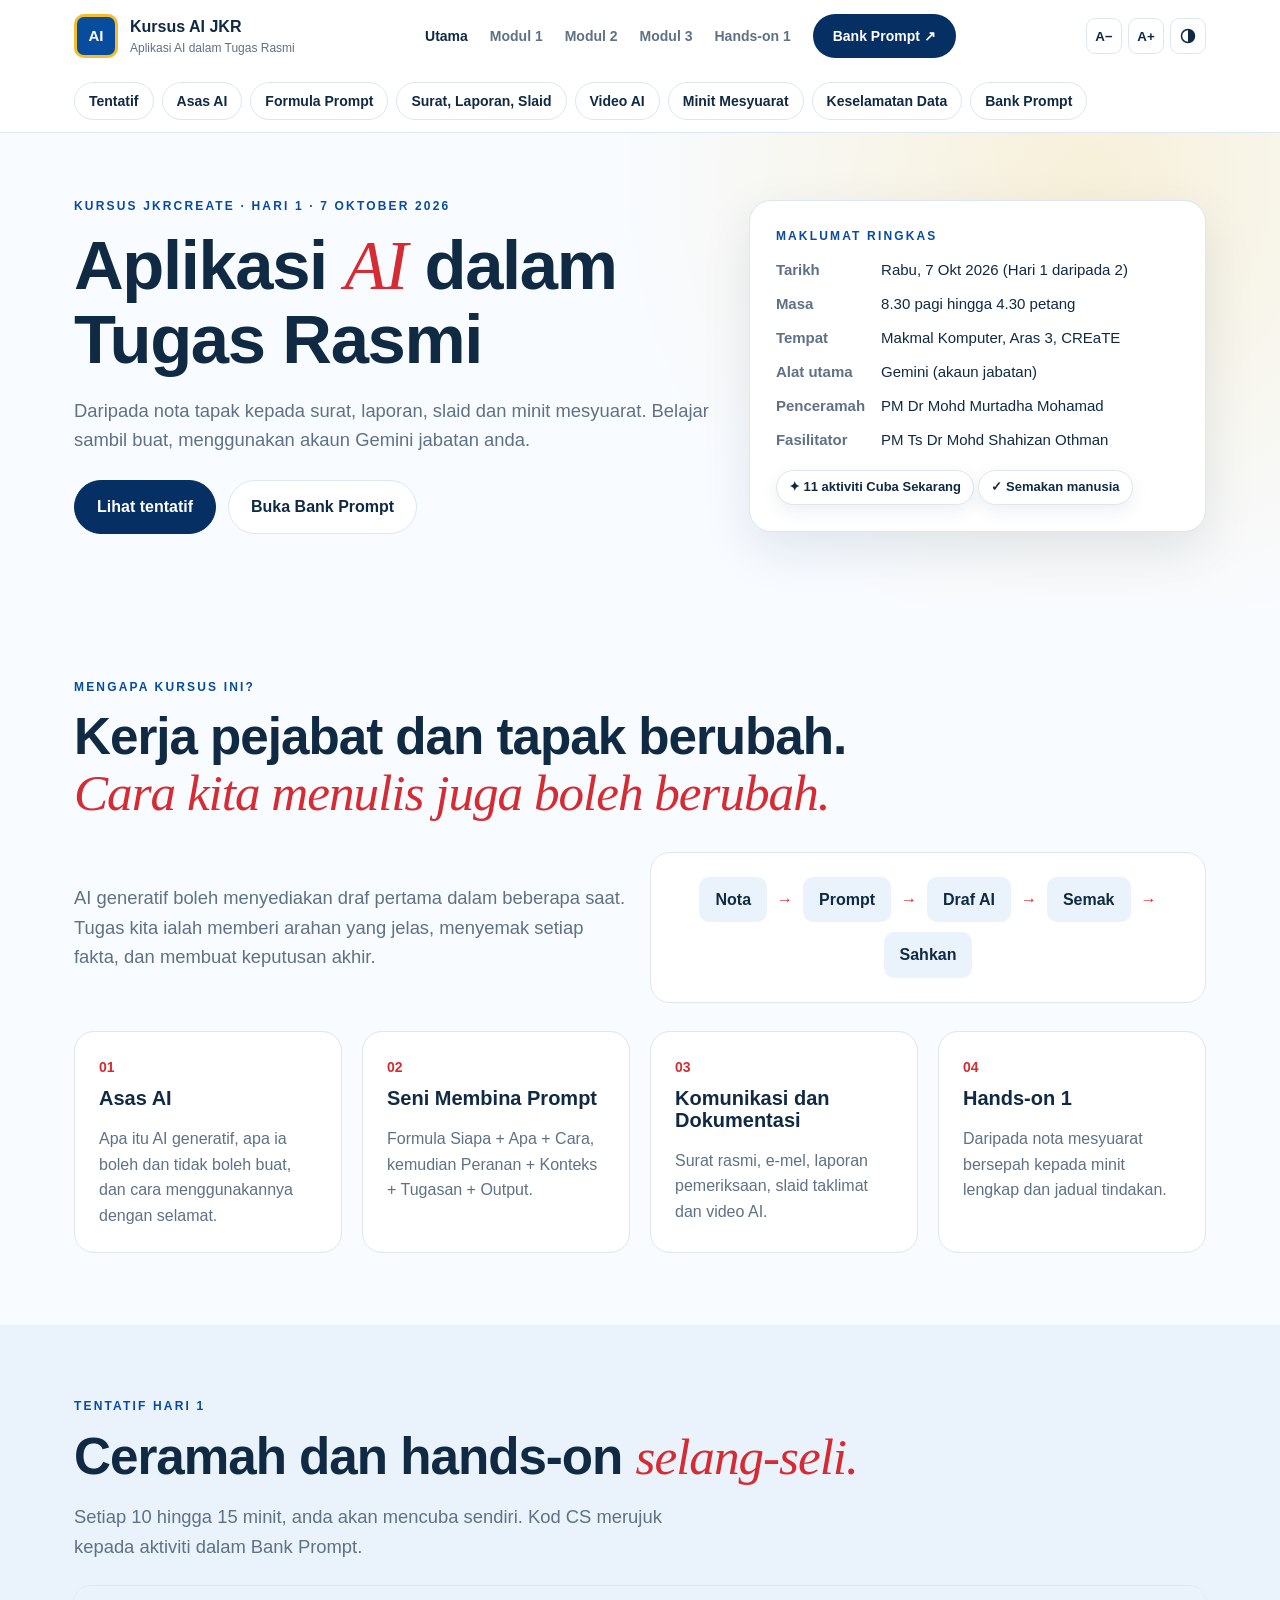
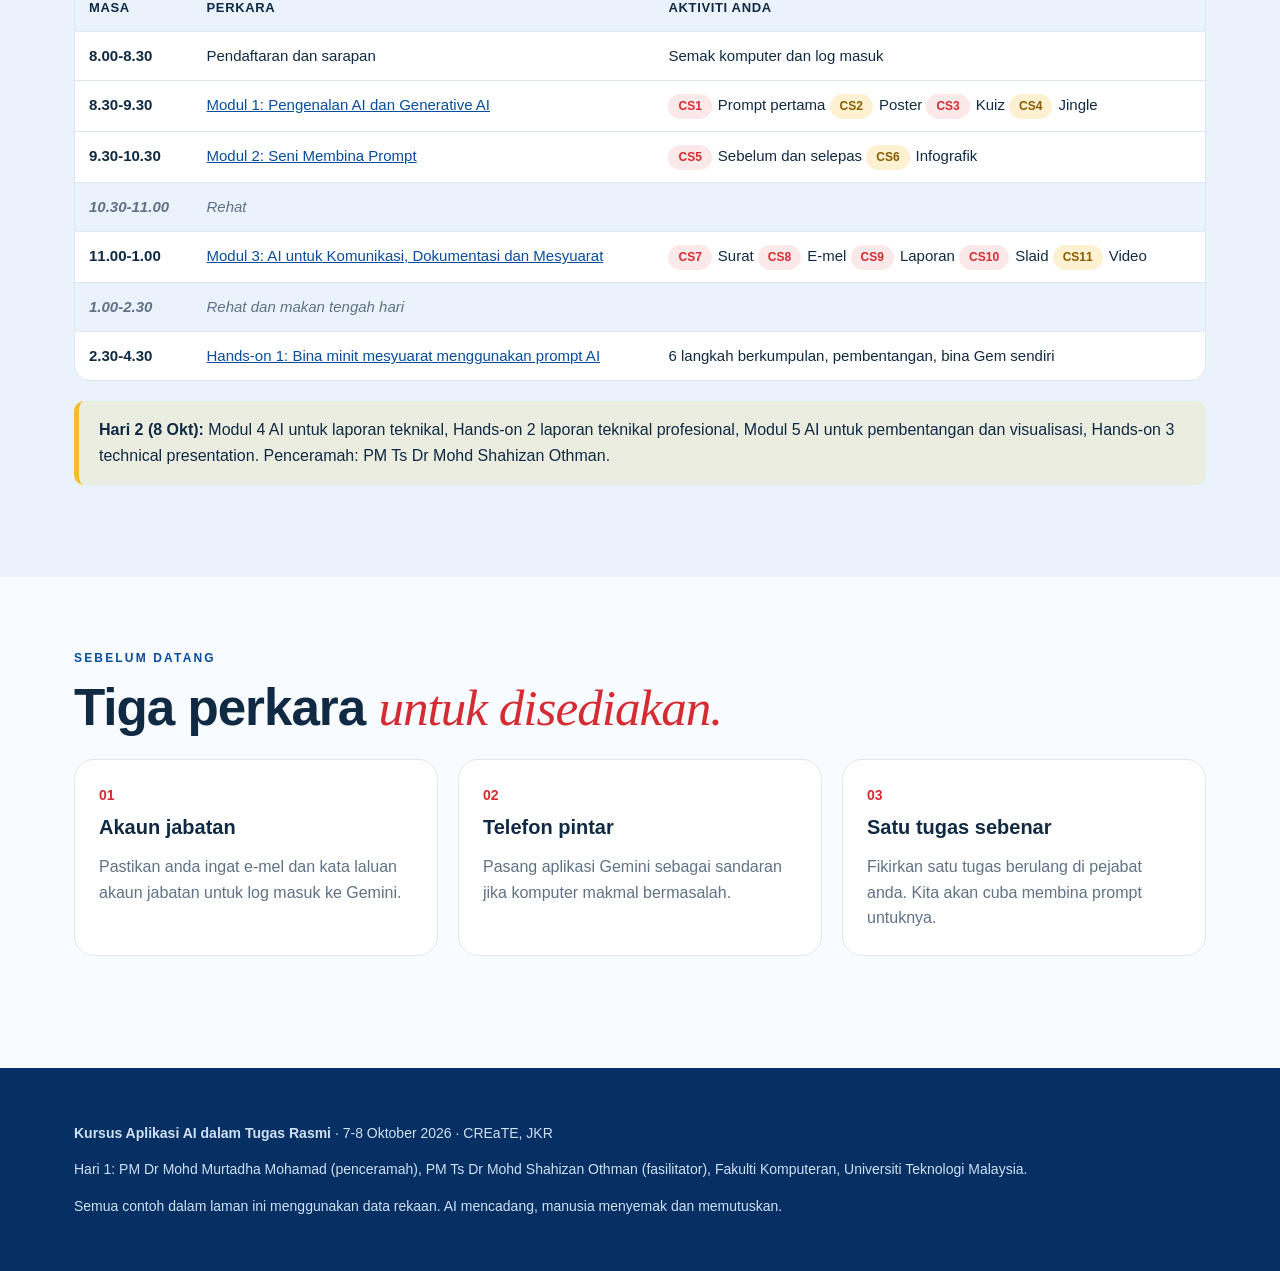
==== index.html @ 8b167ed6 "Hub web Hari 1: Kursus Aplikasi AI dalam Tugas Rasmi" ====
<!doctype html>
<html lang="ms">
<head>
<meta charset="utf-8">
<meta name="viewport" content="width=device-width, initial-scale=1">
<title>Aplikasi AI dalam Tugas Rasmi | Kursus AI JKR</title>
<meta name="description" content="Hub Hari 1 Kursus Aplikasi AI dalam Tugas Rasmi, 7 Oktober 2026: Asas AI, seni membina prompt, AI untuk surat, laporan, slaid, video dan minit mesyuarat.">
<link rel="stylesheet" href="assets/style.css">
</head>
<body data-page="utama">

<section class="hero">
  <div class="wrap hero-grid">
    <div>
      <p class="eyebrow">Kursus JKRCreate &middot; Hari 1 &middot; 7 Oktober 2026</p>
      <h1>Aplikasi <span class="accent">AI</span> dalam Tugas Rasmi</h1>
      <p class="lead">Daripada nota tapak kepada surat, laporan, slaid dan minit mesyuarat. Belajar sambil buat, menggunakan akaun Gemini jabatan anda.</p>
      <div class="btns">
        <a class="btn primary" href="#tentatif">Lihat tentatif</a>
        <a class="btn" href="prompt.html">Buka Bank Prompt</a>
      </div>
    </div>
    <div class="hero-card">
      <p class="eyebrow">Maklumat ringkas</p>
      <dl>
        <dt>Tarikh</dt><dd>Rabu, 7 Okt 2026 (Hari 1 daripada 2)</dd>
        <dt>Masa</dt><dd>8.30 pagi hingga 4.30 petang</dd>
        <dt>Tempat</dt><dd>Makmal Komputer, Aras 3, CREaTE</dd>
        <dt>Alat utama</dt><dd>Gemini (akaun jabatan)</dd>
        <dt>Penceramah</dt><dd>PM Dr Mohd Murtadha Mohamad</dd>
        <dt>Fasilitator</dt><dd>PM Ts Dr Mohd Shahizan Othman</dd>
      </dl>
      <p style="margin:18px 0 0"><span class="chip">&#10022; 11 aktiviti Cuba Sekarang</span> <span class="chip">&#10003; Semakan manusia</span></p>
    </div>
  </div>
</section>

<section>
  <div class="wrap">
    <p class="eyebrow">Mengapa kursus ini?</p>
    <h2>Kerja pejabat dan tapak berubah.<br><span class="accent">Cara kita menulis juga boleh berubah.</span></h2>
    <div class="grid g2" style="margin-top:32px;align-items:center">
      <p class="lead">AI generatif boleh menyediakan draf pertama dalam beberapa saat. Tugas kita ialah memberi arahan yang jelas, menyemak setiap fakta, dan membuat keputusan akhir.</p>
      <div class="card"><div class="flow"><span>Nota</span><i>&rarr;</i><span>Prompt</span><i>&rarr;</i><span>Draf AI</span><i>&rarr;</i><span>Semak</span><i>&rarr;</i><span>Sahkan</span></div></div>
    </div>
    <div class="grid g4" style="margin-top:28px">
      <a class="card" href="modul-1.html"><span class="num">01</span><h3>Asas AI</h3><p>Apa itu AI generatif, apa ia boleh dan tidak boleh buat, dan cara menggunakannya dengan selamat.</p></a>
      <a class="card" href="modul-2.html"><span class="num">02</span><h3>Seni Membina Prompt</h3><p>Formula Siapa + Apa + Cara, kemudian Peranan + Konteks + Tugasan + Output.</p></a>
      <a class="card" href="modul-3.html"><span class="num">03</span><h3>Komunikasi dan Dokumentasi</h3><p>Surat rasmi, e-mel, laporan pemeriksaan, slaid taklimat dan video AI.</p></a>
      <a class="card" href="hands-on.html"><span class="num">04</span><h3>Hands-on 1</h3><p>Daripada nota mesyuarat bersepah kepada minit lengkap dan jadual tindakan.</p></a>
    </div>
  </div>
</section>

<section class="alt" id="tentatif">
  <div class="wrap">
    <p class="eyebrow">Tentatif Hari 1</p>
    <h2>Ceramah dan hands-on <span class="accent">selang-seli.</span></h2>
    <p class="lead">Setiap 10 hingga 15 minit, anda akan mencuba sendiri. Kod CS merujuk kepada aktiviti dalam Bank Prompt.</p>
    <div class="table-wrap" style="margin-top:24px">
      <table>
        <thead><tr><th>Masa</th><th>Perkara</th><th>Aktiviti anda</th></tr></thead>
        <tbody>
          <tr><td class="t">8.00-8.30</td><td>Pendaftaran dan sarapan</td><td>Semak komputer dan log masuk</td></tr>
          <tr><td class="t">8.30-9.30</td><td><a href="modul-1.html">Modul 1: Pengenalan AI dan Generative AI</a></td><td><span class="tag cs">CS1</span>Prompt pertama <span class="tag kreatif">CS2</span>Poster <span class="tag cs">CS3</span>Kuiz <span class="tag kreatif">CS4</span>Jingle</td></tr>
          <tr><td class="t">9.30-10.30</td><td><a href="modul-2.html">Modul 2: Seni Membina Prompt</a></td><td><span class="tag cs">CS5</span>Sebelum dan selepas <span class="tag kreatif">CS6</span>Infografik</td></tr>
          <tr class="break"><td class="t">10.30-11.00</td><td colspan="2">Rehat</td></tr>
          <tr><td class="t">11.00-1.00</td><td><a href="modul-3.html">Modul 3: AI untuk Komunikasi, Dokumentasi dan Mesyuarat</a></td><td><span class="tag cs">CS7</span>Surat <span class="tag cs">CS8</span>E-mel <span class="tag cs">CS9</span>Laporan <span class="tag cs">CS10</span>Slaid <span class="tag kreatif">CS11</span>Video</td></tr>
          <tr class="break"><td class="t">1.00-2.30</td><td colspan="2">Rehat dan makan tengah hari</td></tr>
          <tr><td class="t">2.30-4.30</td><td><a href="hands-on.html">Hands-on 1: Bina minit mesyuarat menggunakan prompt AI</a></td><td>6 langkah berkumpulan, pembentangan, bina Gem sendiri</td></tr>
        </tbody>
      </table>
    </div>
    <div class="callout"><b>Hari 2 (8 Okt):</b> Modul 4 AI untuk laporan teknikal, Hands-on 2 laporan teknikal profesional, Modul 5 AI untuk pembentangan dan visualisasi, Hands-on 3 technical presentation. Penceramah: PM Ts Dr Mohd Shahizan Othman.</div>
  </div>
</section>

<section>
  <div class="wrap">
    <p class="eyebrow">Sebelum datang</p>
    <h2>Tiga perkara <span class="accent">untuk disediakan.</span></h2>
    <div class="grid g3" style="margin-top:24px">
      <div class="card"><span class="num">01</span><h3>Akaun jabatan</h3><p>Pastikan anda ingat e-mel dan kata laluan akaun jabatan untuk log masuk ke Gemini.</p></div>
      <div class="card"><span class="num">02</span><h3>Telefon pintar</h3><p>Pasang aplikasi Gemini sebagai sandaran jika komputer makmal bermasalah.</p></div>
      <div class="card"><span class="num">03</span><h3>Satu tugas sebenar</h3><p>Fikirkan satu tugas berulang di pejabat anda. Kita akan cuba membina prompt untuknya.</p></div>
    </div>
  </div>
</section>

<script src="assets/app.js"></script>
</body>
</html>
---- assets/style.css ----
/* Kursus Aplikasi AI dalam Tugas Rasmi, Hari 1. Gaya selari hub JANM / AI untuk Semua. */
:root{
  --blue:#084c9e; --navy:#062f63; --red:#d52b32; --gold:#f3bd2d;
  --paper:#f8fbff; --card:#ffffff; --ink:#102a43; --muted:#5f7185; --line:#dce7f1;
  --tint:#eaf3fc; --code:#0b2545; --codeink:#e8f1fb;
  --font-scale:1; --scroll:0%;
}
html[data-theme="dark"]{
  --paper:#0b1a2e; --card:#10243d; --ink:#e6eef7; --muted:#9fb3c8; --line:#22405f;
  --tint:#15304f; --blue:#6aa7ec; --navy:#cfe2f7; --code:#06111f; --codeink:#dce9f7;
}
*{box-sizing:border-box}
html{font-size:calc(16px * var(--font-scale));scroll-behavior:smooth}
body{margin:0;font-family:Arial,Helvetica,sans-serif;color:var(--ink);background:var(--paper);line-height:1.6}
a{color:var(--blue)}
img{max-width:100%}
.wrap{max-width:1180px;margin:0 auto;padding:0 24px}

/* progress bar */
.progress{position:fixed;top:0;left:0;height:4px;width:var(--scroll);background:linear-gradient(90deg,var(--red),var(--gold));z-index:60}

/* header */
header.site{position:sticky;top:0;z-index:50;background:color-mix(in srgb,var(--card) 94%,transparent);backdrop-filter:blur(8px);border-bottom:1px solid var(--line)}
.bar{display:flex;align-items:center;justify-content:space-between;gap:16px;min-height:72px}
.brand{display:flex;align-items:center;gap:12px;text-decoration:none;color:var(--ink)}
.logo{width:44px;height:44px;border-radius:10px;background:#084c9e;color:#fff;border:3px solid var(--gold);display:grid;place-items:center;font-weight:700;font-size:15px}
.brand b{display:block;font-size:16px}
.brand small{display:block;font-size:12px;color:var(--muted)}
nav.main{display:flex;align-items:center;gap:22px}
nav.main a{color:var(--muted);font-weight:700;font-size:14px;text-decoration:none}
nav.main a:hover,nav.main a[aria-current="page"]{color:var(--ink)}
.cta{background:var(--navy);color:#fff !important;padding:11px 20px;border-radius:999px}
html[data-theme="dark"] .cta{background:#084c9e}
.tools{display:flex;gap:6px}
.tools button svg{width:16px;height:16px;vertical-align:middle}
.tools button{width:36px;height:36px;border-radius:9px;border:1px solid var(--line);background:var(--card);color:var(--ink);font-weight:700;cursor:pointer}
.menu-btn{display:none}
.pills{display:flex;gap:8px;overflow-x:auto;padding-top:10px;padding-bottom:12px;scrollbar-width:none}
.pills a{flex:none;border:1px solid var(--line);background:var(--card);border-radius:999px;padding:7px 14px;font-weight:700;font-size:14px;color:var(--ink);text-decoration:none}
.pills a:hover{border-color:var(--blue)}

/* type */
.eyebrow{color:var(--blue);font-size:12px;font-weight:700;letter-spacing:.18em;text-transform:uppercase;margin:0 0 12px}
h1,h2,h3{line-height:1.08;letter-spacing:-.02em;margin:0 0 16px}
h1{font-size:clamp(2.4rem,6vw,4.3rem)}
h2{font-size:clamp(1.9rem,4.2vw,3.2rem)}
h3{font-size:1.25rem;letter-spacing:0}
.accent{font-family:Georgia,"Times New Roman",serif;font-style:italic;font-weight:500;color:var(--red)}
.lead{font-size:1.15rem;color:var(--muted);max-width:640px}
section{padding:72px 0}
section.alt{background:var(--tint)}

/* hero */
.hero{padding:64px 0 72px;background:radial-gradient(circle at 85% 10%,rgba(243,189,45,.18),transparent 40%),var(--paper)}
.hero-grid{display:grid;grid-template-columns:1.25fr .9fr;gap:40px;align-items:center}
.btns{display:flex;gap:12px;flex-wrap:wrap;margin-top:26px}
.btn{display:inline-block;padding:13px 22px;border-radius:999px;font-weight:700;text-decoration:none;border:1px solid var(--line);color:var(--ink);background:var(--card)}
.btn.primary{background:var(--navy);color:#fff;border-color:var(--navy)}
html[data-theme="dark"] .btn.primary{background:#084c9e;border-color:#084c9e}
.hero-card{background:var(--card);border:1px solid var(--line);border-radius:22px;padding:26px;box-shadow:0 18px 50px rgba(6,47,99,.10)}
.hero-card dl{margin:0;display:grid;grid-template-columns:auto 1fr;gap:10px 16px;font-size:15px}
.hero-card dt{color:var(--muted);font-weight:700}
.hero-card dd{margin:0}
.chip{display:inline-block;background:var(--card);border:1px solid var(--line);border-radius:999px;padding:6px 12px;font-size:13px;font-weight:700;box-shadow:0 6px 18px rgba(6,47,99,.08)}

/* cards */
.grid{display:grid;gap:20px}
.g2{grid-template-columns:repeat(2,1fr)}
.g3{grid-template-columns:repeat(3,1fr)}
.g4{grid-template-columns:repeat(4,1fr)}
.card{background:var(--card);border:1px solid var(--line);border-radius:20px;padding:24px}
.card p{margin:.4rem 0 0;color:var(--muted)}
.num{color:var(--red);font-weight:700;font-size:14px;margin-bottom:10px;display:block}
a.card{text-decoration:none;color:var(--ink);transition:transform .15s,box-shadow .15s}
a.card:hover{transform:translateY(-3px);box-shadow:0 14px 34px rgba(6,47,99,.12)}
.tag{display:inline-block;font-size:12px;font-weight:700;border-radius:999px;padding:3px 10px;background:var(--tint);color:var(--blue);margin-right:6px}
.tag.cs{background:rgba(213,43,50,.1);color:var(--red)}
.tag.kreatif{background:rgba(243,189,45,.22);color:#8a5b00}
html[data-theme="dark"] .tag.kreatif{color:var(--gold)}

.flow{display:flex;flex-wrap:wrap;gap:10px;align-items:center;justify-content:center}
.flow span{background:var(--tint);border-radius:10px;padding:10px 16px;font-weight:700}
.flow i{color:var(--red);font-style:normal}

.callout{border-left:5px solid var(--gold);background:rgba(243,189,45,.13);border-radius:10px;padding:16px 20px;margin:20px 0}
.callout.red{border-color:var(--red);background:rgba(213,43,50,.07)}

/* table */
.table-wrap{overflow-x:auto;border:1px solid var(--line);border-radius:16px;background:var(--card)}
table{border-collapse:collapse;width:100%;font-size:15px}
th,td{text-align:left;padding:12px 14px;border-bottom:1px solid var(--line);vertical-align:top}
th{background:var(--tint);font-size:13px;text-transform:uppercase;letter-spacing:.05em}
tr:last-child td{border-bottom:0}
td.t{white-space:nowrap;font-weight:700}
tr.break td{background:var(--tint);color:var(--muted);font-style:italic}

/* module content */
.mod-head{padding-top:56px;padding-bottom:24px}
.topic{display:grid;grid-template-columns:160px 1fr;gap:28px;padding:30px 0;border-top:1px solid var(--line)}
.topic>div,.grid>*{min-width:0}
.topic .when{font-weight:700;color:var(--muted);font-size:14px}
.topic .when b{display:block;color:var(--red);font-size:13px;letter-spacing:.12em;text-transform:uppercase}
.topic ul{padding-left:20px}
.topic li{margin:.3rem 0}

/* prompts */
.prompt{background:var(--card);border:1px solid var(--line);border-radius:18px;padding:20px;margin:18px 0}
.prompt-head{display:flex;justify-content:space-between;align-items:center;gap:12px;margin-bottom:12px;flex-wrap:wrap}
.prompt-head h3{margin:0;font-size:1.05rem}
.prompt pre{margin:0;background:var(--code);color:var(--codeink);border-radius:12px;padding:16px;white-space:pre-wrap;word-break:break-word;font:14px/1.6 ui-monospace,Menlo,Consolas,monospace}
.prompt .follow{margin:12px 0 0;color:var(--muted);font-size:14px}
.prompt .follow code{background:var(--tint);color:var(--ink);padding:2px 6px;border-radius:6px;font-size:13px}
.copy{border:0;background:var(--red);color:#fff;font-weight:700;border-radius:999px;padding:8px 16px;cursor:pointer;font-size:13px}
.copy.done{background:#1f7a4d}
.search{width:100%;padding:15px 18px;border-radius:14px;border:1px solid var(--line);background:var(--card);color:var(--ink);font-size:16px}
.filters{display:flex;gap:8px;flex-wrap:wrap;margin:14px 0 6px}
.filters button{border:1px solid var(--line);background:var(--card);color:var(--ink);border-radius:999px;padding:7px 14px;font-weight:700;cursor:pointer}
.filters button.on{background:#084c9e;color:#fff;border-color:#084c9e}
.empty{display:none;color:var(--muted);padding:20px 0}

.light{display:grid;grid-template-columns:repeat(3,1fr);gap:16px}
.light .card{border-top:6px solid}
.light .g{border-top-color:#1f9d55}.light .y{border-top-color:var(--gold)}.light .r{border-top-color:var(--red)}

.steps{counter-reset:s;list-style:none;padding:0;margin:0;display:grid;gap:14px}
.steps li{counter-increment:s;background:var(--card);border:1px solid var(--line);border-radius:16px;padding:18px 18px 18px 70px;position:relative}
.steps li::before{content:counter(s);position:absolute;left:18px;top:16px;width:36px;height:36px;border-radius:50%;background:var(--red);color:#fff;font-weight:700;display:grid;place-items:center}
.steps li b{display:block}

footer{background:var(--navy);color:#cfe0f3;padding:40px 0;margin-top:40px;font-size:14px}
html[data-theme="dark"] footer{background:#06111f}
footer a{color:#fff}
.totop{position:fixed;right:20px;bottom:20px;width:52px;height:52px;border-radius:50%;background:var(--red);color:#fff;border:0;font-size:22px;cursor:pointer;opacity:0;pointer-events:none;transition:opacity .2s;box-shadow:0 10px 24px rgba(213,43,50,.35)}
.totop.show{opacity:1;pointer-events:auto}

@media (max-width:900px){
  .hero-grid,.g2,.g3,.g4,.light{grid-template-columns:1fr}
  .topic{grid-template-columns:1fr;gap:8px}
  nav.main{display:none;position:absolute;top:72px;left:0;right:0;background:var(--card);flex-direction:column;align-items:flex-start;padding:16px 24px;border-bottom:1px solid var(--line)}
  nav.main.open{display:flex}
  .menu-btn{display:block}
  section{padding:52px 0}
  .wrap{padding:0 16px}
}
@media print{header.site,.totop,.progress,.copy,.tools{display:none}}
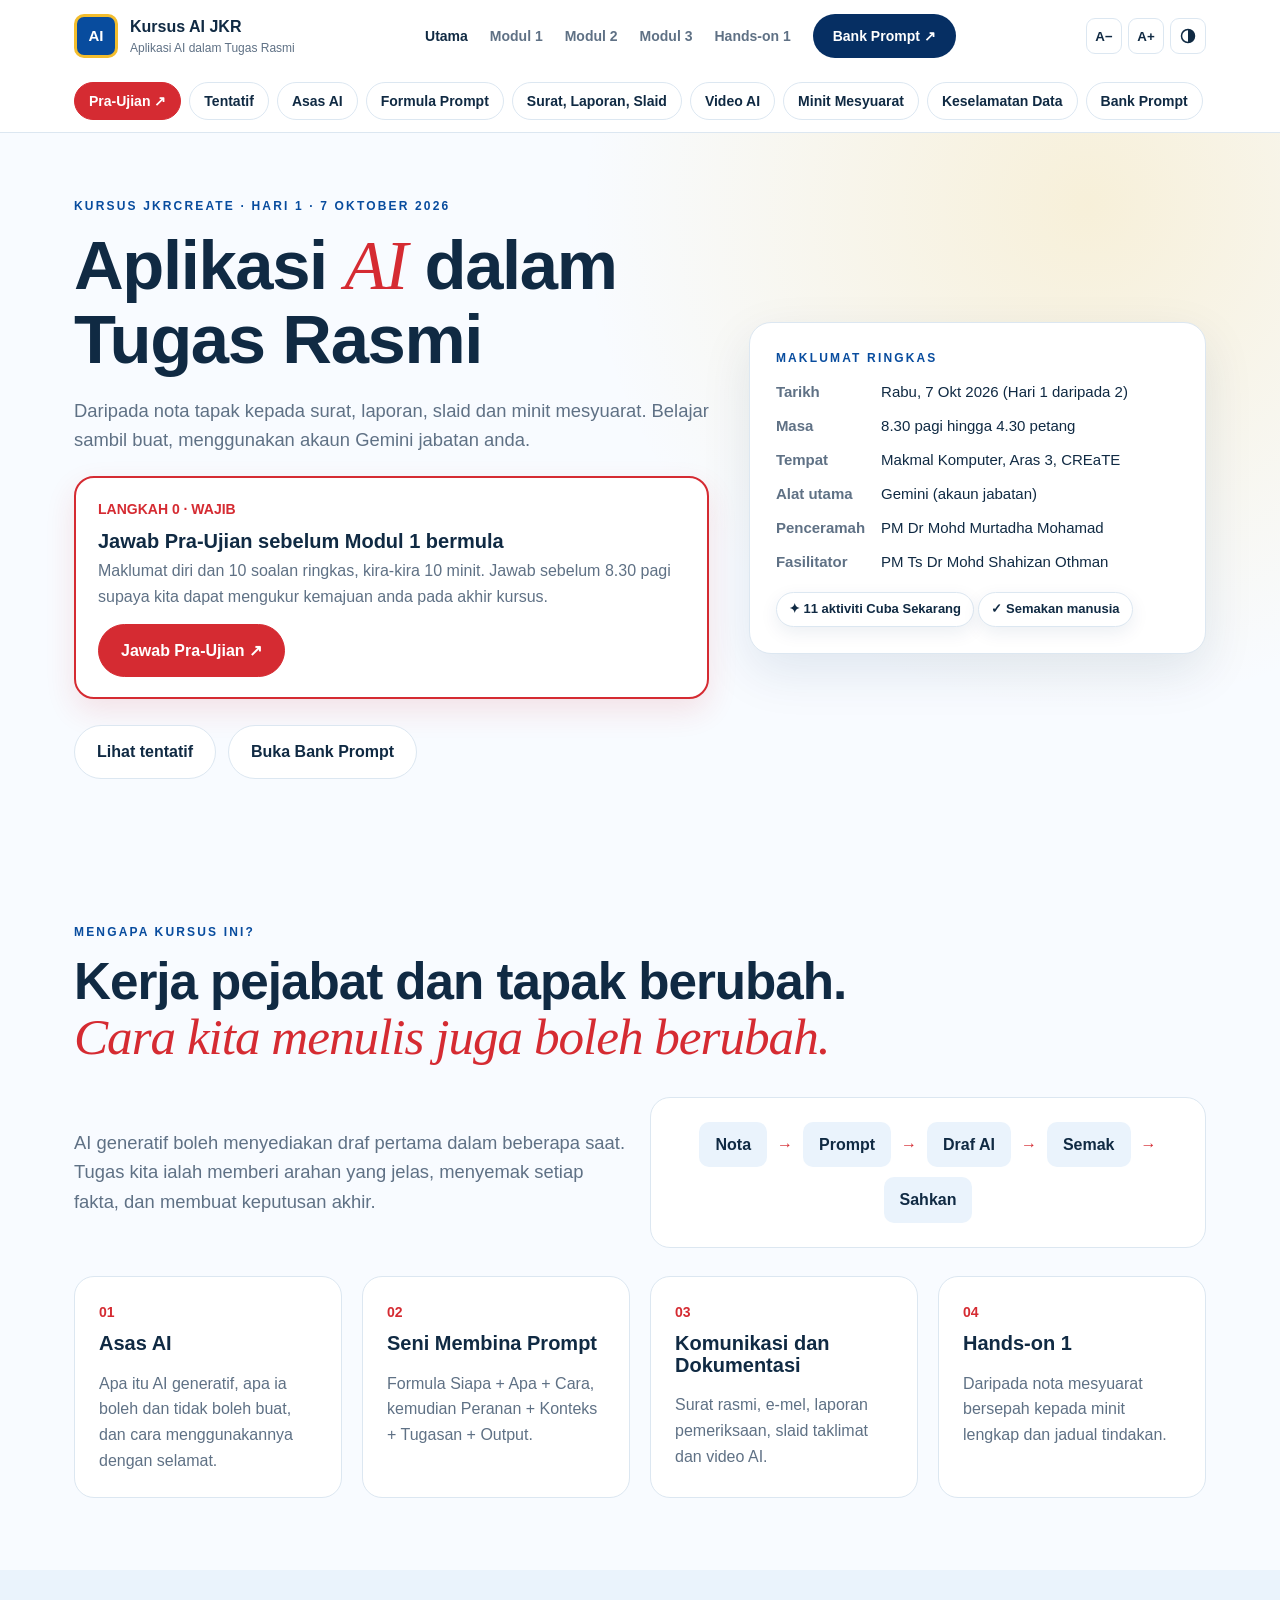
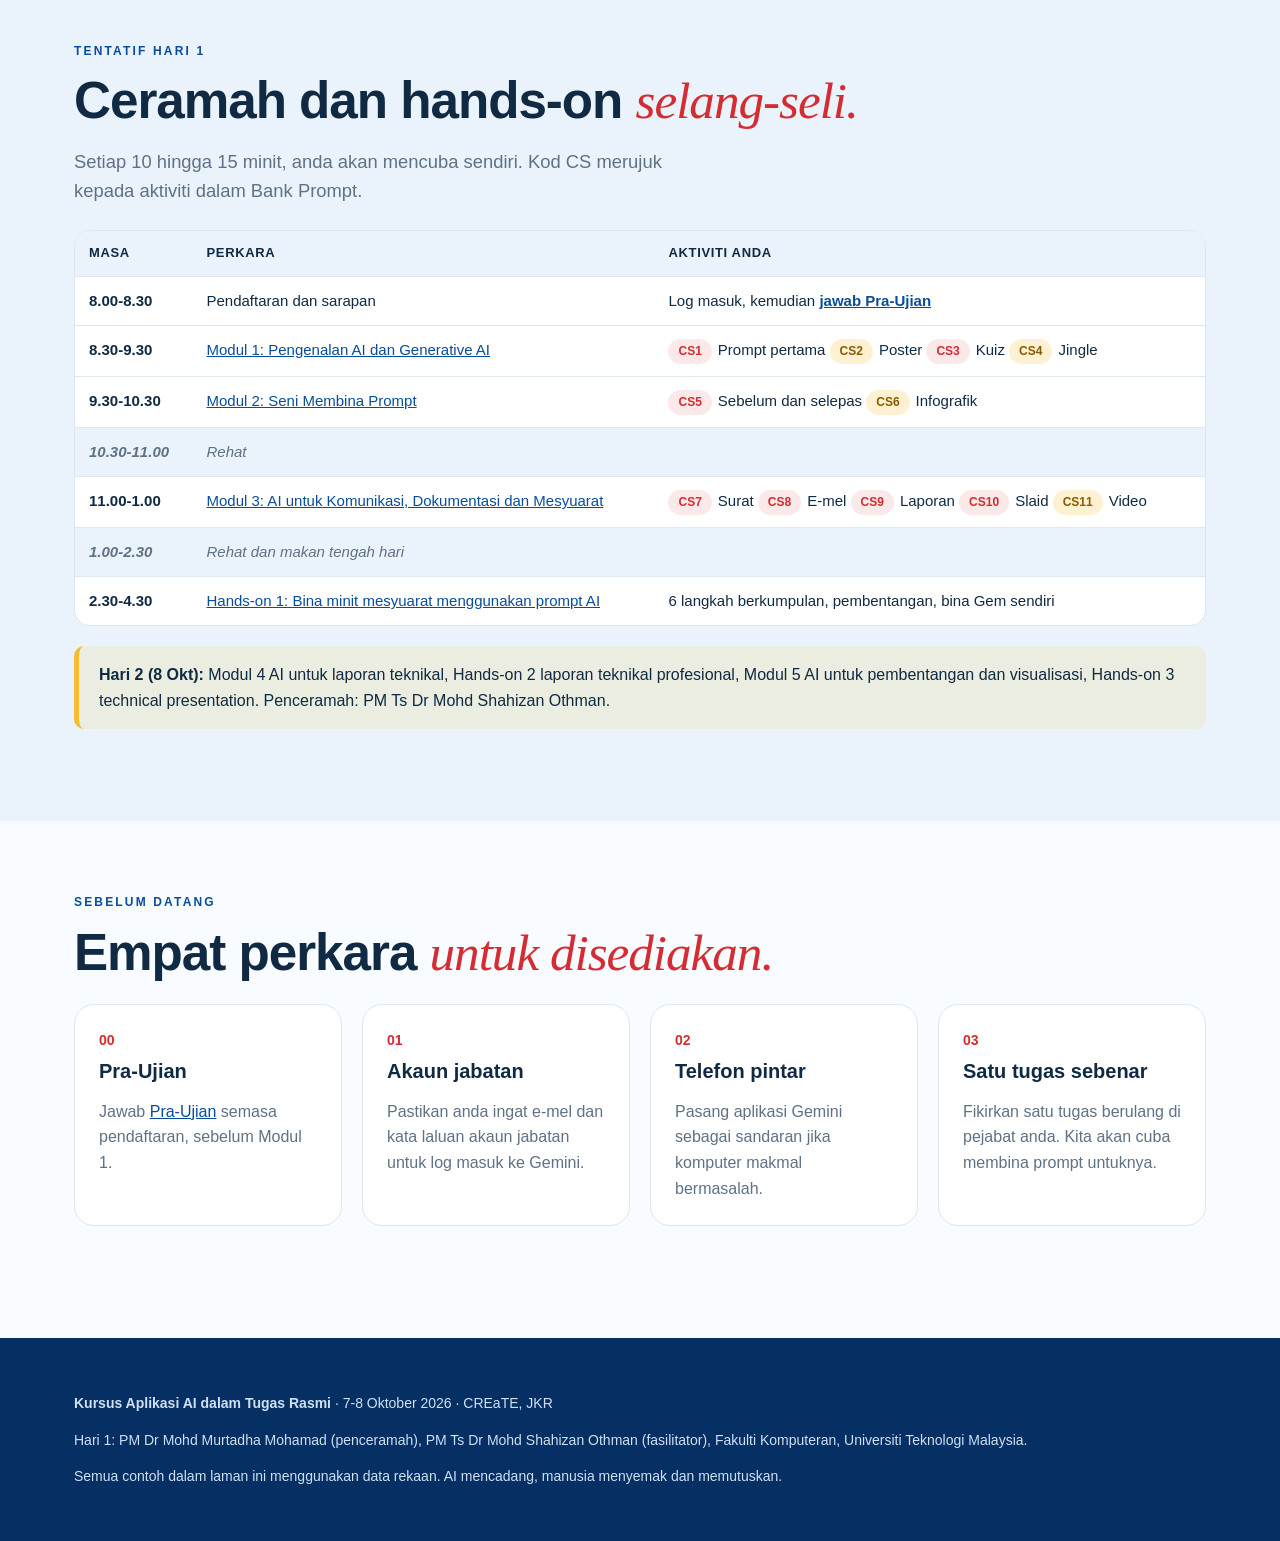
==== commit 6d1c85dd: "Tambah pautan Pra-Ujian sebelum Modul 1" ====
--- a/index.html
+++ b/index.html
@@ -15,8 +15,14 @@
       <p class="eyebrow">Kursus JKRCreate &middot; Hari 1 &middot; 7 Oktober 2026</p>
       <h1>Aplikasi <span class="accent">AI</span> dalam Tugas Rasmi</h1>
       <p class="lead">Daripada nota tapak kepada surat, laporan, slaid dan minit mesyuarat. Belajar sambil buat, menggunakan akaun Gemini jabatan anda.</p>
+<div class="pretest">
+        <span class="num">LANGKAH 0 &middot; WAJIB</span>
+        <h3>Jawab Pra-Ujian sebelum Modul 1 bermula</h3>
+        <p>Maklumat diri dan 10 soalan ringkas, kira-kira 10 minit. Jawab sebelum 8.30 pagi supaya kita dapat mengukur kemajuan anda pada akhir kursus.</p>
+        <a class="btn primary" href="https://forms.gle/FSYdBjMboPMZMFoG7" target="_blank" rel="noopener">Jawab Pra-Ujian &#8599;</a>
+      </div>
       <div class="btns">
-        <a class="btn primary" href="#tentatif">Lihat tentatif</a>
+        <a class="btn" href="#tentatif">Lihat tentatif</a>
         <a class="btn" href="prompt.html">Buka Bank Prompt</a>
       </div>
     </div>
@@ -61,7 +67,7 @@
       <table>
         <thead><tr><th>Masa</th><th>Perkara</th><th>Aktiviti anda</th></tr></thead>
         <tbody>
-          <tr><td class="t">8.00-8.30</td><td>Pendaftaran dan sarapan</td><td>Semak komputer dan log masuk</td></tr>
+          <tr><td class="t">8.00-8.30</td><td>Pendaftaran dan sarapan</td><td>Log masuk, kemudian <a href="https://forms.gle/FSYdBjMboPMZMFoG7" target="_blank" rel="noopener"><b>jawab Pra-Ujian</b></a></td></tr>
           <tr><td class="t">8.30-9.30</td><td><a href="modul-1.html">Modul 1: Pengenalan AI dan Generative AI</a></td><td><span class="tag cs">CS1</span>Prompt pertama <span class="tag kreatif">CS2</span>Poster <span class="tag cs">CS3</span>Kuiz <span class="tag kreatif">CS4</span>Jingle</td></tr>
           <tr><td class="t">9.30-10.30</td><td><a href="modul-2.html">Modul 2: Seni Membina Prompt</a></td><td><span class="tag cs">CS5</span>Sebelum dan selepas <span class="tag kreatif">CS6</span>Infografik</td></tr>
           <tr class="break"><td class="t">10.30-11.00</td><td colspan="2">Rehat</td></tr>
@@ -78,8 +84,9 @@
 <section>
   <div class="wrap">
     <p class="eyebrow">Sebelum datang</p>
-    <h2>Tiga perkara <span class="accent">untuk disediakan.</span></h2>
-    <div class="grid g3" style="margin-top:24px">
+    <h2>Empat perkara <span class="accent">untuk disediakan.</span></h2>
+    <div class="grid g4" style="margin-top:24px">
+      <div class="card"><span class="num">00</span><h3>Pra-Ujian</h3><p>Jawab <a href="https://forms.gle/FSYdBjMboPMZMFoG7" target="_blank" rel="noopener">Pra-Ujian</a> semasa pendaftaran, sebelum Modul 1.</p></div>
       <div class="card"><span class="num">01</span><h3>Akaun jabatan</h3><p>Pastikan anda ingat e-mel dan kata laluan akaun jabatan untuk log masuk ke Gemini.</p></div>
       <div class="card"><span class="num">02</span><h3>Telefon pintar</h3><p>Pasang aplikasi Gemini sebagai sandaran jika komputer makmal bermasalah.</p></div>
       <div class="card"><span class="num">03</span><h3>Satu tugas sebenar</h3><p>Fikirkan satu tugas berulang di pejabat anda. Kita akan cuba membina prompt untuknya.</p></div>
--- a/assets/style.css
+++ b/assets/style.css
@@ -143,3 +143,10 @@
   .wrap{padding:0 16px}
 }
 @media print{header.site,.totop,.progress,.copy,.tools{display:none}}
+
+/* Pra-Ujian */
+.pretest{background:var(--card);border:2px solid var(--red);border-radius:20px;padding:20px 22px;margin:22px 0 4px;max-width:640px;box-shadow:0 12px 30px rgba(213,43,50,.12)}
+.pretest h3{margin:4px 0 6px}
+.pretest p{margin:0 0 14px;color:var(--muted)}
+.pretest .btn.primary{background:var(--red);border-color:var(--red)}
+.pills a.pill-hot{background:var(--red);border-color:var(--red);color:#fff}
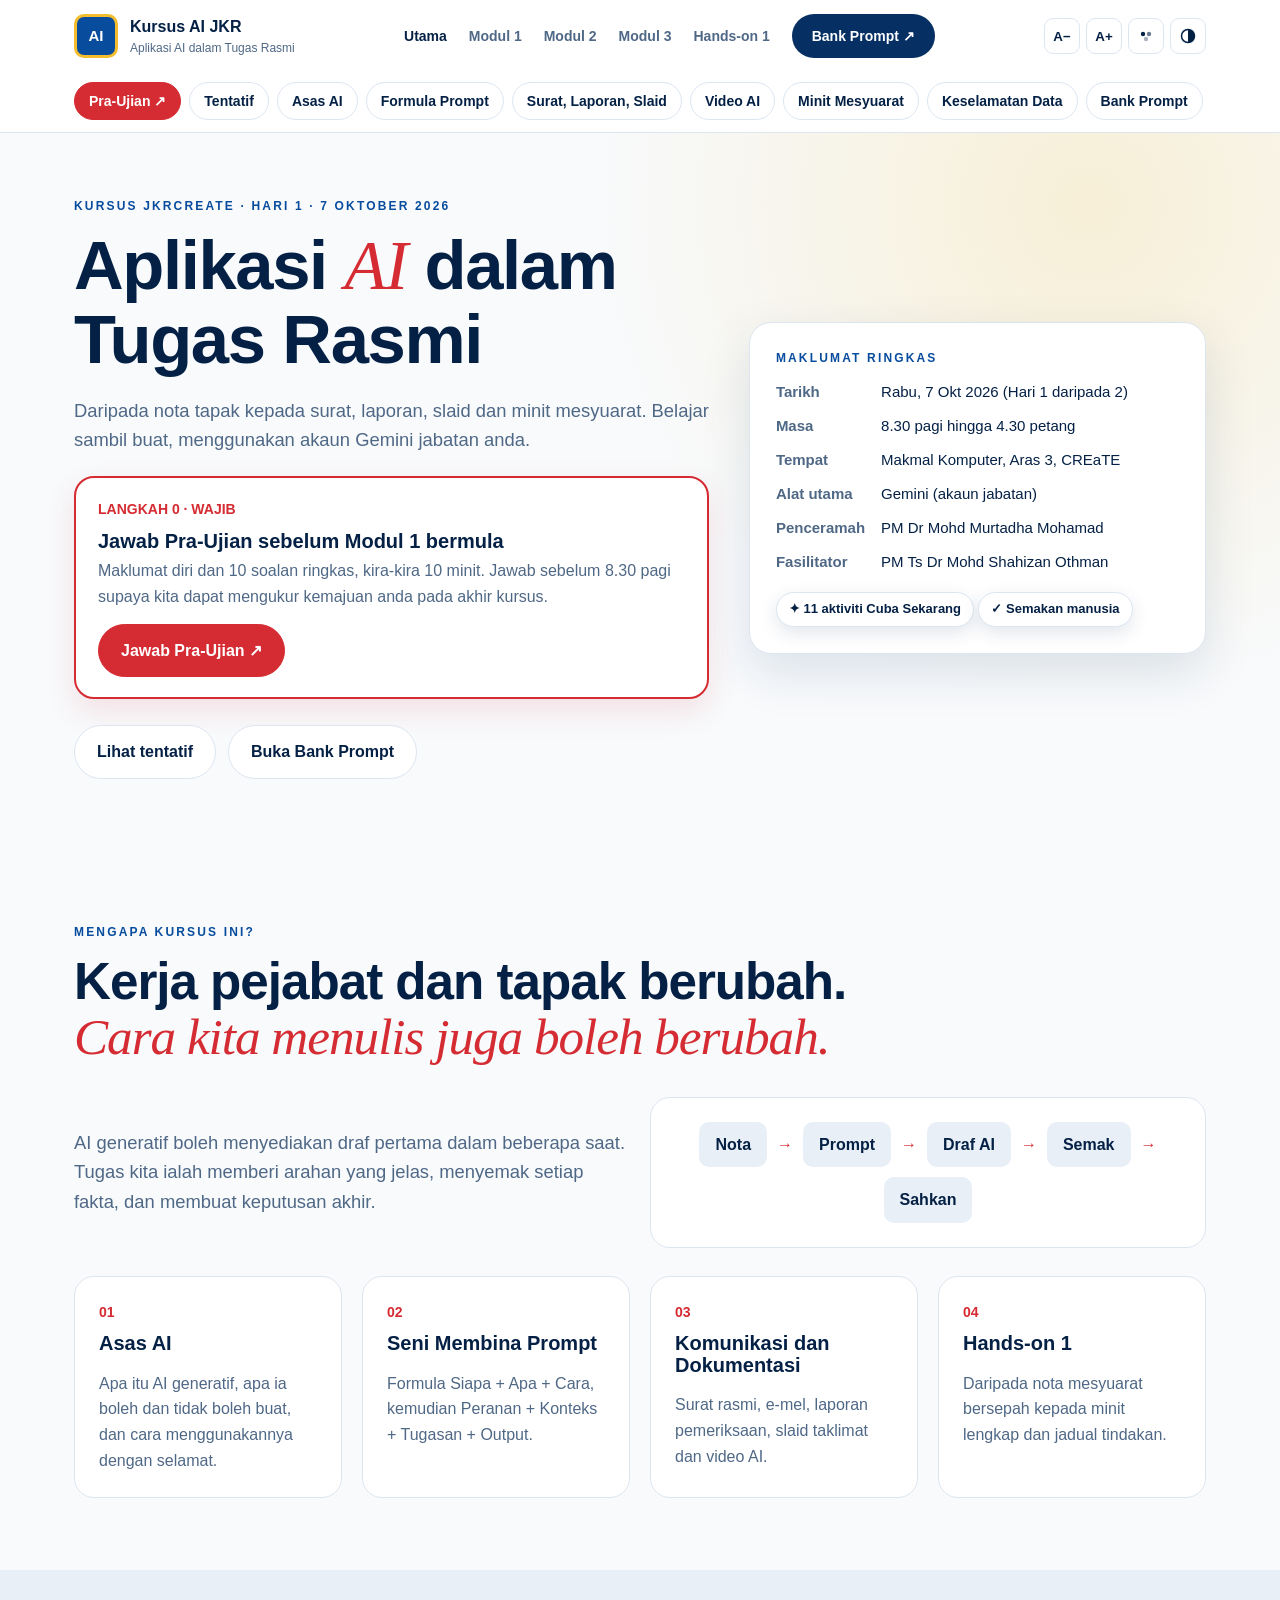
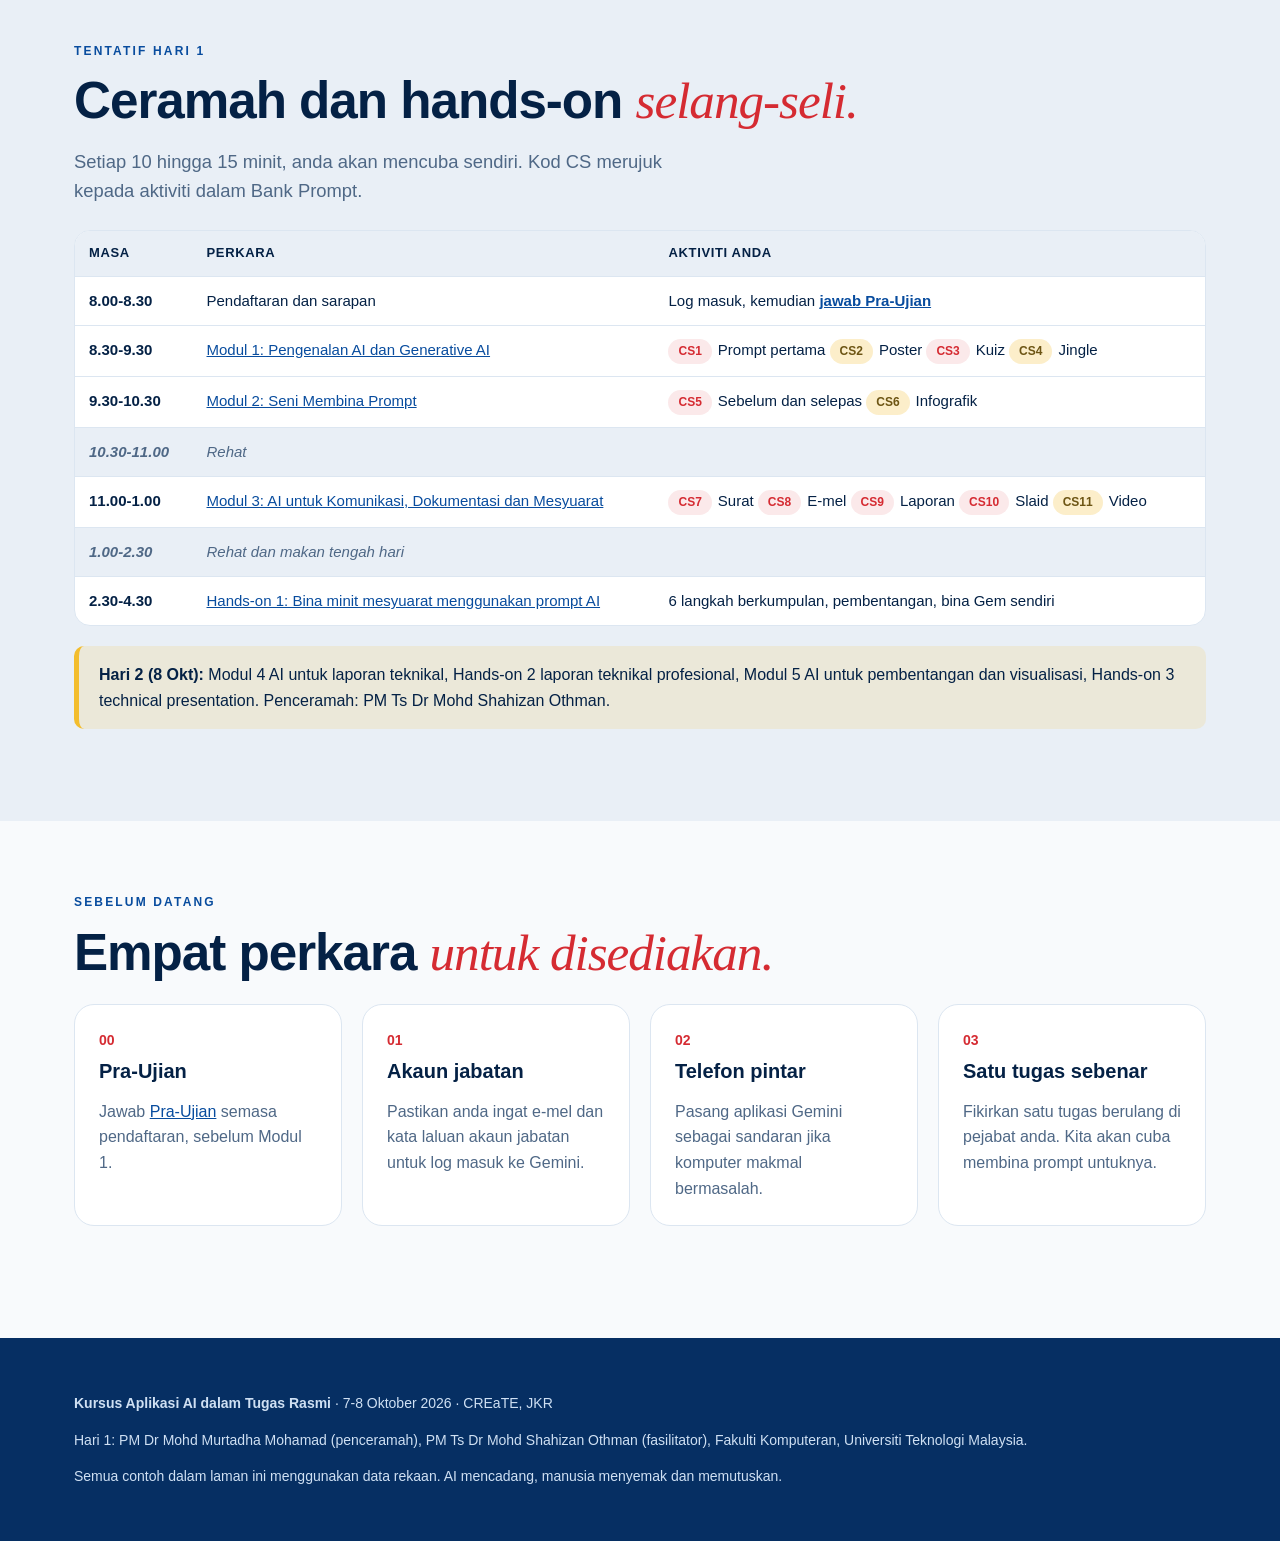
==== commit d70ebaa6: "Tambah pemilih palet warna (6 pilihan)" ====
--- a/index.html
+++ b/index.html
@@ -6,6 +6,7 @@
 <title>Aplikasi AI dalam Tugas Rasmi | Kursus AI JKR</title>
 <meta name="description" content="Hub Hari 1 Kursus Aplikasi AI dalam Tugas Rasmi, 7 Oktober 2026: Asas AI, seni membina prompt, AI untuk surat, laporan, slaid, video dan minit mesyuarat.">
 <link rel="stylesheet" href="assets/style.css">
+<script>try{var d=document.documentElement,p=localStorage.getItem("palette"),t=localStorage.getItem("theme");if(p&&p!=="biru")d.dataset.palette=p;if(t)d.dataset.theme=t}catch(e){}</script>
 </head>
 <body data-page="utama">
 
--- a/assets/style.css
+++ b/assets/style.css
@@ -1,13 +1,33 @@
 /* Kursus Aplikasi AI dalam Tugas Rasmi, Hari 1. Gaya selari hub JANM / AI untuk Semua. */
+/* Palet: setiap pilihan hanya menetapkan 4 warna asas; selebihnya diterbitkan. */
 :root{
-  --blue:#084c9e; --navy:#062f63; --red:#d52b32; --gold:#f3bd2d;
-  --paper:#f8fbff; --card:#ffffff; --ink:#102a43; --muted:#5f7185; --line:#dce7f1;
-  --tint:#eaf3fc; --code:#0b2545; --codeink:#e8f1fb;
+  --p-primary:#084c9e; --p-deep:#062f63; --p-accent:#d52b32; --p-gold:#f3bd2d;
   --font-scale:1; --scroll:0%;
 }
+html[data-palette="hijau"]{--p-primary:#1b7a4b; --p-deep:#0f3d2a; --p-accent:#c2410c; --p-gold:#e9b949}
+html[data-palette="teal"]{--p-primary:#0f766e; --p-deep:#134e4a; --p-accent:#e11d48; --p-gold:#f59e0b}
+html[data-palette="ungu"]{--p-primary:#5b3cc4; --p-deep:#2e1a6b; --p-accent:#db2777; --p-gold:#f2c14e}
+html[data-palette="bata"]{--p-primary:#b4462b; --p-deep:#4a1d12; --p-accent:#1d4ed8; --p-gold:#e0a526}
+html[data-palette="korporat"]{--p-primary:#334155; --p-deep:#0f172a; --p-accent:#0284c7; --p-gold:#eab308}
+
+/* Mod cerah */
+html{
+  --blue:var(--p-primary); --navy:var(--p-deep); --red:var(--p-accent); --gold:var(--p-gold);
+  --btn:var(--p-deep);
+  --paper:color-mix(in srgb,var(--p-primary) 3%,#fff); --card:#fff;
+  --ink:color-mix(in srgb,var(--p-deep) 70%,#000); --muted:color-mix(in srgb,var(--p-deep) 45%,#8a96a3);
+  --line:color-mix(in srgb,var(--p-primary) 14%,#fff); --tint:color-mix(in srgb,var(--p-primary) 9%,#fff);
+  --code:color-mix(in srgb,var(--p-deep) 80%,#000); --codeink:#eef3f8;
+  --shadow:color-mix(in srgb,var(--p-deep) 12%,transparent);
+}
+/* Mod gelap */
 html[data-theme="dark"]{
-  --paper:#0b1a2e; --card:#10243d; --ink:#e6eef7; --muted:#9fb3c8; --line:#22405f;
-  --tint:#15304f; --blue:#6aa7ec; --navy:#cfe2f7; --code:#06111f; --codeink:#dce9f7;
+  --blue:color-mix(in srgb,var(--p-primary) 45%,#fff); --navy:color-mix(in srgb,var(--p-deep) 25%,#fff);
+  --btn:var(--p-primary);
+  --paper:color-mix(in srgb,var(--p-deep) 45%,#050a12); --card:color-mix(in srgb,var(--p-deep) 60%,#0b1220);
+  --ink:#e8eef5; --muted:#a7b4c2; --line:color-mix(in srgb,var(--p-primary) 30%,#1b2533);
+  --tint:color-mix(in srgb,var(--p-primary) 25%,#0b1220); --code:#05090f; --codeink:#dfe8f2;
+  --shadow:rgba(0,0,0,.35);
 }
 *{box-sizing:border-box}
 html{font-size:calc(16px * var(--font-scale));scroll-behavior:smooth}
@@ -23,14 +43,13 @@
 header.site{position:sticky;top:0;z-index:50;background:color-mix(in srgb,var(--card) 94%,transparent);backdrop-filter:blur(8px);border-bottom:1px solid var(--line)}
 .bar{display:flex;align-items:center;justify-content:space-between;gap:16px;min-height:72px}
 .brand{display:flex;align-items:center;gap:12px;text-decoration:none;color:var(--ink)}
-.logo{width:44px;height:44px;border-radius:10px;background:#084c9e;color:#fff;border:3px solid var(--gold);display:grid;place-items:center;font-weight:700;font-size:15px}
+.logo{width:44px;height:44px;border-radius:10px;background:var(--p-primary);color:#fff;border:3px solid var(--gold);display:grid;place-items:center;font-weight:700;font-size:15px}
 .brand b{display:block;font-size:16px}
 .brand small{display:block;font-size:12px;color:var(--muted)}
 nav.main{display:flex;align-items:center;gap:22px}
 nav.main a{color:var(--muted);font-weight:700;font-size:14px;text-decoration:none}
 nav.main a:hover,nav.main a[aria-current="page"]{color:var(--ink)}
-.cta{background:var(--navy);color:#fff !important;padding:11px 20px;border-radius:999px}
-html[data-theme="dark"] .cta{background:#084c9e}
+.cta{background:var(--btn);color:#fff !important;padding:11px 20px;border-radius:999px}
 .tools{display:flex;gap:6px}
 .tools button svg{width:16px;height:16px;vertical-align:middle}
 .tools button{width:36px;height:36px;border-radius:9px;border:1px solid var(--line);background:var(--card);color:var(--ink);font-weight:700;cursor:pointer}
@@ -51,17 +70,16 @@
 section.alt{background:var(--tint)}
 
 /* hero */
-.hero{padding:64px 0 72px;background:radial-gradient(circle at 85% 10%,rgba(243,189,45,.18),transparent 40%),var(--paper)}
+.hero{padding:64px 0 72px;background:radial-gradient(circle at 85% 10%,color-mix(in srgb,var(--gold) 18%,transparent),transparent 40%),var(--paper)}
 .hero-grid{display:grid;grid-template-columns:1.25fr .9fr;gap:40px;align-items:center}
 .btns{display:flex;gap:12px;flex-wrap:wrap;margin-top:26px}
 .btn{display:inline-block;padding:13px 22px;border-radius:999px;font-weight:700;text-decoration:none;border:1px solid var(--line);color:var(--ink);background:var(--card)}
-.btn.primary{background:var(--navy);color:#fff;border-color:var(--navy)}
-html[data-theme="dark"] .btn.primary{background:#084c9e;border-color:#084c9e}
-.hero-card{background:var(--card);border:1px solid var(--line);border-radius:22px;padding:26px;box-shadow:0 18px 50px rgba(6,47,99,.10)}
+.btn.primary{background:var(--btn);color:#fff;border-color:var(--btn)}
+.hero-card{background:var(--card);border:1px solid var(--line);border-radius:22px;padding:26px;box-shadow:0 18px 50px var(--shadow)}
 .hero-card dl{margin:0;display:grid;grid-template-columns:auto 1fr;gap:10px 16px;font-size:15px}
 .hero-card dt{color:var(--muted);font-weight:700}
 .hero-card dd{margin:0}
-.chip{display:inline-block;background:var(--card);border:1px solid var(--line);border-radius:999px;padding:6px 12px;font-size:13px;font-weight:700;box-shadow:0 6px 18px rgba(6,47,99,.08)}
+.chip{display:inline-block;background:var(--card);border:1px solid var(--line);border-radius:999px;padding:6px 12px;font-size:13px;font-weight:700;box-shadow:0 6px 18px var(--shadow)}
 
 /* cards */
 .grid{display:grid;gap:20px}
@@ -72,18 +90,18 @@
 .card p{margin:.4rem 0 0;color:var(--muted)}
 .num{color:var(--red);font-weight:700;font-size:14px;margin-bottom:10px;display:block}
 a.card{text-decoration:none;color:var(--ink);transition:transform .15s,box-shadow .15s}
-a.card:hover{transform:translateY(-3px);box-shadow:0 14px 34px rgba(6,47,99,.12)}
+a.card:hover{transform:translateY(-3px);box-shadow:0 14px 34px var(--shadow)}
 .tag{display:inline-block;font-size:12px;font-weight:700;border-radius:999px;padding:3px 10px;background:var(--tint);color:var(--blue);margin-right:6px}
-.tag.cs{background:rgba(213,43,50,.1);color:var(--red)}
-.tag.kreatif{background:rgba(243,189,45,.22);color:#8a5b00}
+.tag.cs{background:color-mix(in srgb,var(--red) 10%,transparent);color:var(--red)}
+.tag.kreatif{background:color-mix(in srgb,var(--gold) 25%,transparent);color:color-mix(in srgb,var(--gold) 45%,#000)}
 html[data-theme="dark"] .tag.kreatif{color:var(--gold)}
 
 .flow{display:flex;flex-wrap:wrap;gap:10px;align-items:center;justify-content:center}
 .flow span{background:var(--tint);border-radius:10px;padding:10px 16px;font-weight:700}
 .flow i{color:var(--red);font-style:normal}
 
-.callout{border-left:5px solid var(--gold);background:rgba(243,189,45,.13);border-radius:10px;padding:16px 20px;margin:20px 0}
-.callout.red{border-color:var(--red);background:rgba(213,43,50,.07)}
+.callout{border-left:5px solid var(--gold);background:color-mix(in srgb,var(--gold) 14%,transparent);border-radius:10px;padding:16px 20px;margin:20px 0}
+.callout.red{border-color:var(--red);background:color-mix(in srgb,var(--red) 7%,transparent)}
 
 /* table */
 .table-wrap{overflow-x:auto;border:1px solid var(--line);border-radius:16px;background:var(--card)}
@@ -115,7 +133,7 @@
 .search{width:100%;padding:15px 18px;border-radius:14px;border:1px solid var(--line);background:var(--card);color:var(--ink);font-size:16px}
 .filters{display:flex;gap:8px;flex-wrap:wrap;margin:14px 0 6px}
 .filters button{border:1px solid var(--line);background:var(--card);color:var(--ink);border-radius:999px;padding:7px 14px;font-weight:700;cursor:pointer}
-.filters button.on{background:#084c9e;color:#fff;border-color:#084c9e}
+.filters button.on{background:var(--btn);color:#fff;border-color:var(--btn)}
 .empty{display:none;color:var(--muted);padding:20px 0}
 
 .light{display:grid;grid-template-columns:repeat(3,1fr);gap:16px}
@@ -127,10 +145,10 @@
 .steps li::before{content:counter(s);position:absolute;left:18px;top:16px;width:36px;height:36px;border-radius:50%;background:var(--red);color:#fff;font-weight:700;display:grid;place-items:center}
 .steps li b{display:block}
 
-footer{background:var(--navy);color:#cfe0f3;padding:40px 0;margin-top:40px;font-size:14px}
+footer{background:var(--p-deep);color:#cfe0f3;padding:40px 0;margin-top:40px;font-size:14px}
 html[data-theme="dark"] footer{background:#06111f}
 footer a{color:#fff}
-.totop{position:fixed;right:20px;bottom:20px;width:52px;height:52px;border-radius:50%;background:var(--red);color:#fff;border:0;font-size:22px;cursor:pointer;opacity:0;pointer-events:none;transition:opacity .2s;box-shadow:0 10px 24px rgba(213,43,50,.35)}
+.totop{position:fixed;right:20px;bottom:20px;width:52px;height:52px;border-radius:50%;background:var(--red);color:#fff;border:0;font-size:22px;cursor:pointer;opacity:0;pointer-events:none;transition:opacity .2s;box-shadow:0 10px 24px color-mix(in srgb,var(--red) 35%,transparent)}
 .totop.show{opacity:1;pointer-events:auto}
 
 @media (max-width:900px){
@@ -139,14 +157,31 @@
   nav.main{display:none;position:absolute;top:72px;left:0;right:0;background:var(--card);flex-direction:column;align-items:flex-start;padding:16px 24px;border-bottom:1px solid var(--line)}
   nav.main.open{display:flex}
   .menu-btn{display:block}
+  .brand small{display:none}
+  .brand b{white-space:nowrap;font-size:15px}
+  .logo{width:38px;height:38px}
+  .tools{gap:4px}
+  .tools button{width:34px;height:34px}
+  .palette-pop{right:-80px}
   section{padding:52px 0}
   .wrap{padding:0 16px}
 }
 @media print{header.site,.totop,.progress,.copy,.tools{display:none}}
 
 /* Pra-Ujian */
-.pretest{background:var(--card);border:2px solid var(--red);border-radius:20px;padding:20px 22px;margin:22px 0 4px;max-width:640px;box-shadow:0 12px 30px rgba(213,43,50,.12)}
+.pretest{background:var(--card);border:2px solid var(--red);border-radius:20px;padding:20px 22px;margin:22px 0 4px;max-width:640px;box-shadow:0 12px 30px color-mix(in srgb,var(--red) 12%,transparent)}
 .pretest h3{margin:4px 0 6px}
 .pretest p{margin:0 0 14px;color:var(--muted)}
 .pretest .btn.primary{background:var(--red);border-color:var(--red)}
 .pills a.pill-hot{background:var(--red);border-color:var(--red);color:#fff}
+
+/* Pemilih palet */
+.palette-wrap{position:relative}
+.palette-pop{position:absolute;right:0;top:44px;width:250px;background:var(--card);border:1px solid var(--line);border-radius:16px;padding:14px;box-shadow:0 18px 40px var(--shadow);z-index:70}
+.palette-pop[hidden]{display:none}
+.palette-pop p{margin:0 0 10px;font-size:12px;font-weight:700;letter-spacing:.14em;text-transform:uppercase;color:var(--blue)}
+.palette-pop button.sw{display:flex;align-items:center;gap:10px;width:100%;height:auto;padding:8px;border-radius:10px;border:1px solid transparent;background:none;color:var(--ink);font-weight:700;font-size:14px;cursor:pointer;text-align:left}
+.palette-pop button.sw:hover{background:var(--tint)}
+.palette-pop button.sw[aria-pressed="true"]{border-color:var(--blue);background:var(--tint)}
+.sw i{display:flex;border-radius:7px;overflow:hidden;flex:none}
+.sw i b{width:14px;height:24px;display:block}
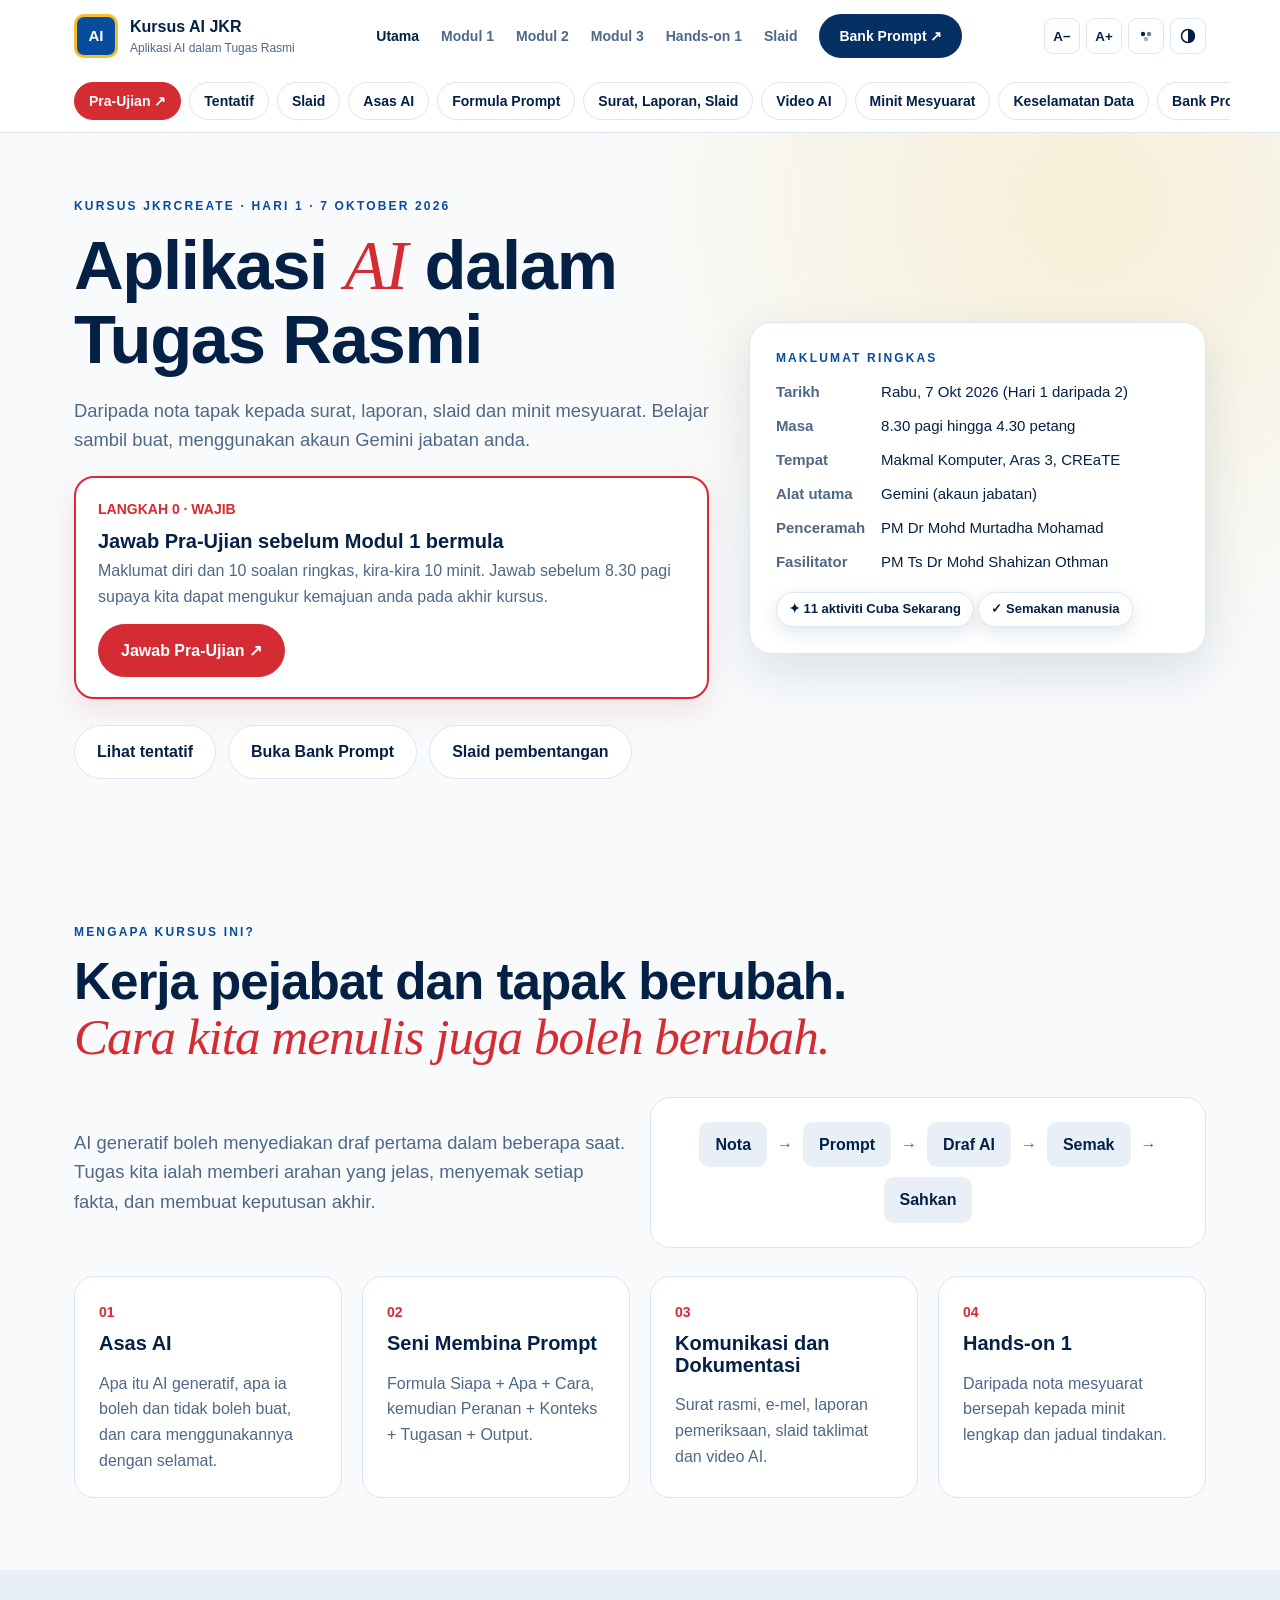
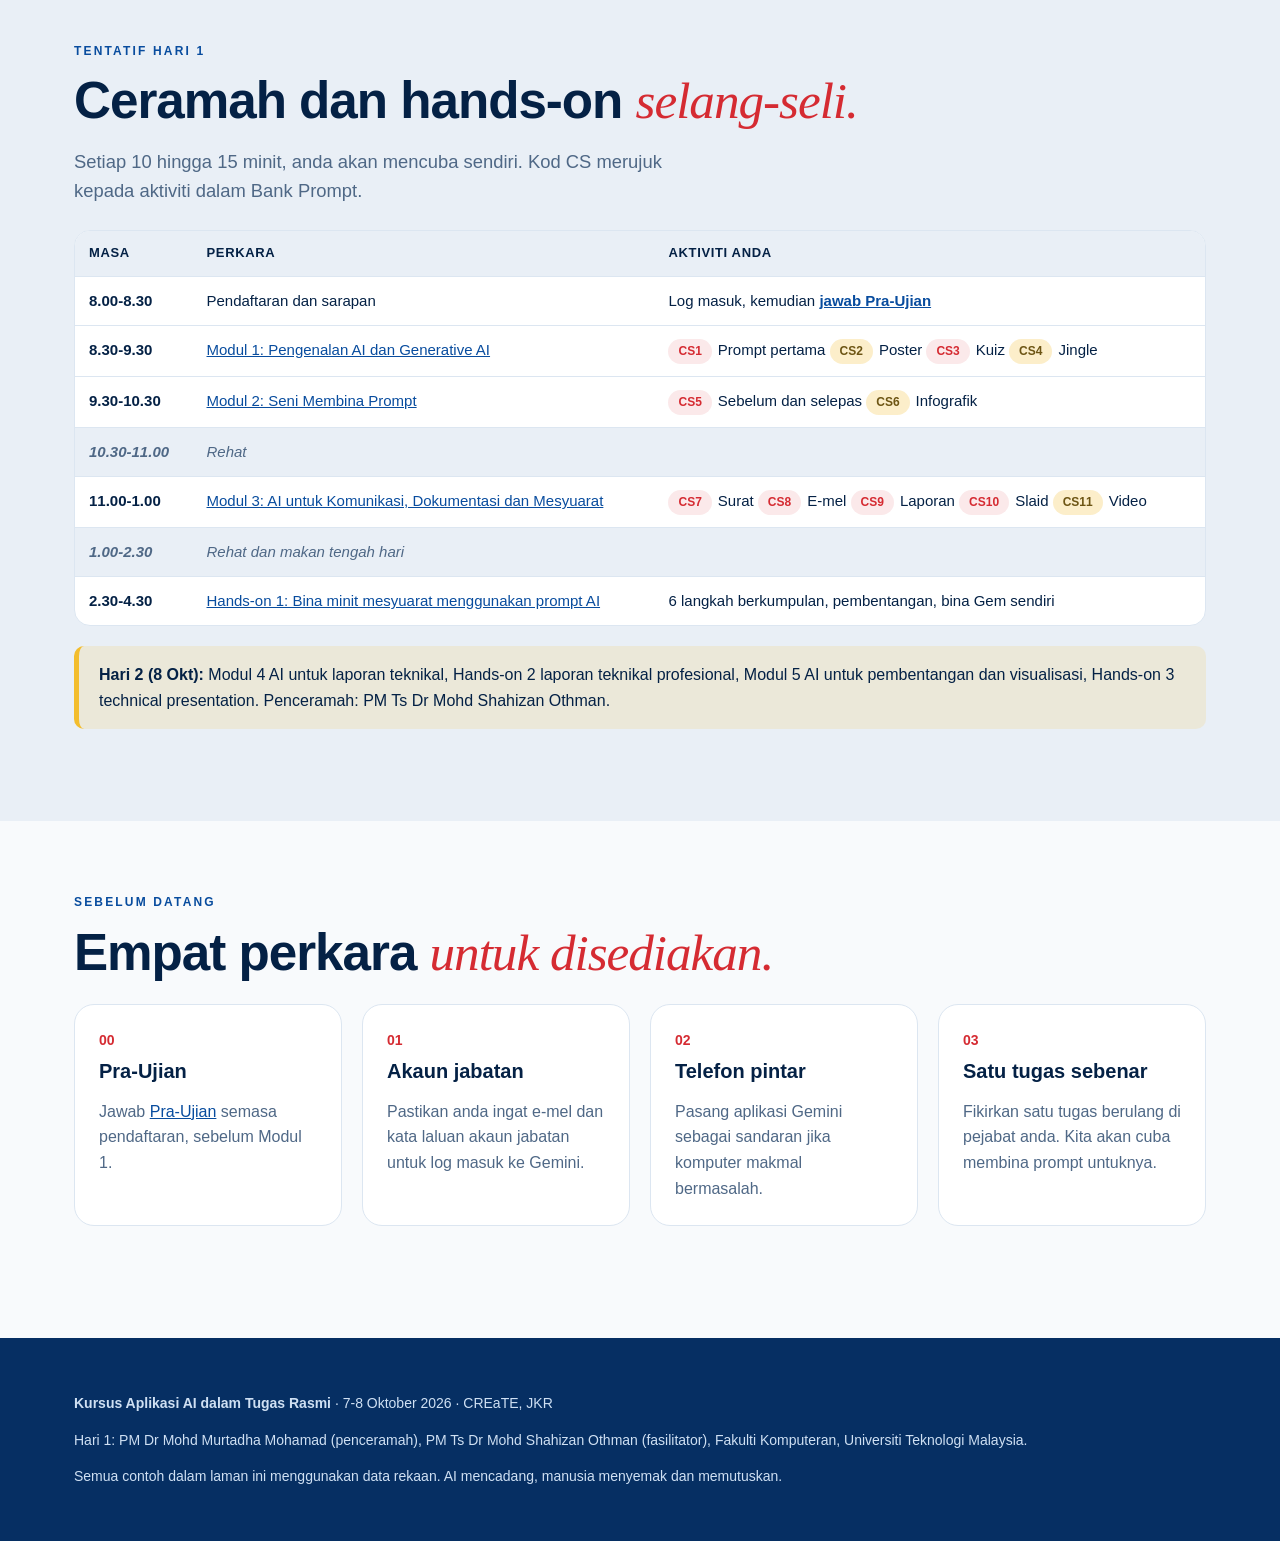
==== commit c43880b9: "Tambah slaid Modul 1-3 dan Hands-on 1, menu Slaid, ujian foto AI" ====
--- a/index.html
+++ b/index.html
@@ -25,6 +25,7 @@
       <div class="btns">
         <a class="btn" href="#tentatif">Lihat tentatif</a>
         <a class="btn" href="prompt.html">Buka Bank Prompt</a>
+        <a class="btn" href="slaid.html">Slaid pembentangan</a>
       </div>
     </div>
     <div class="hero-card">
